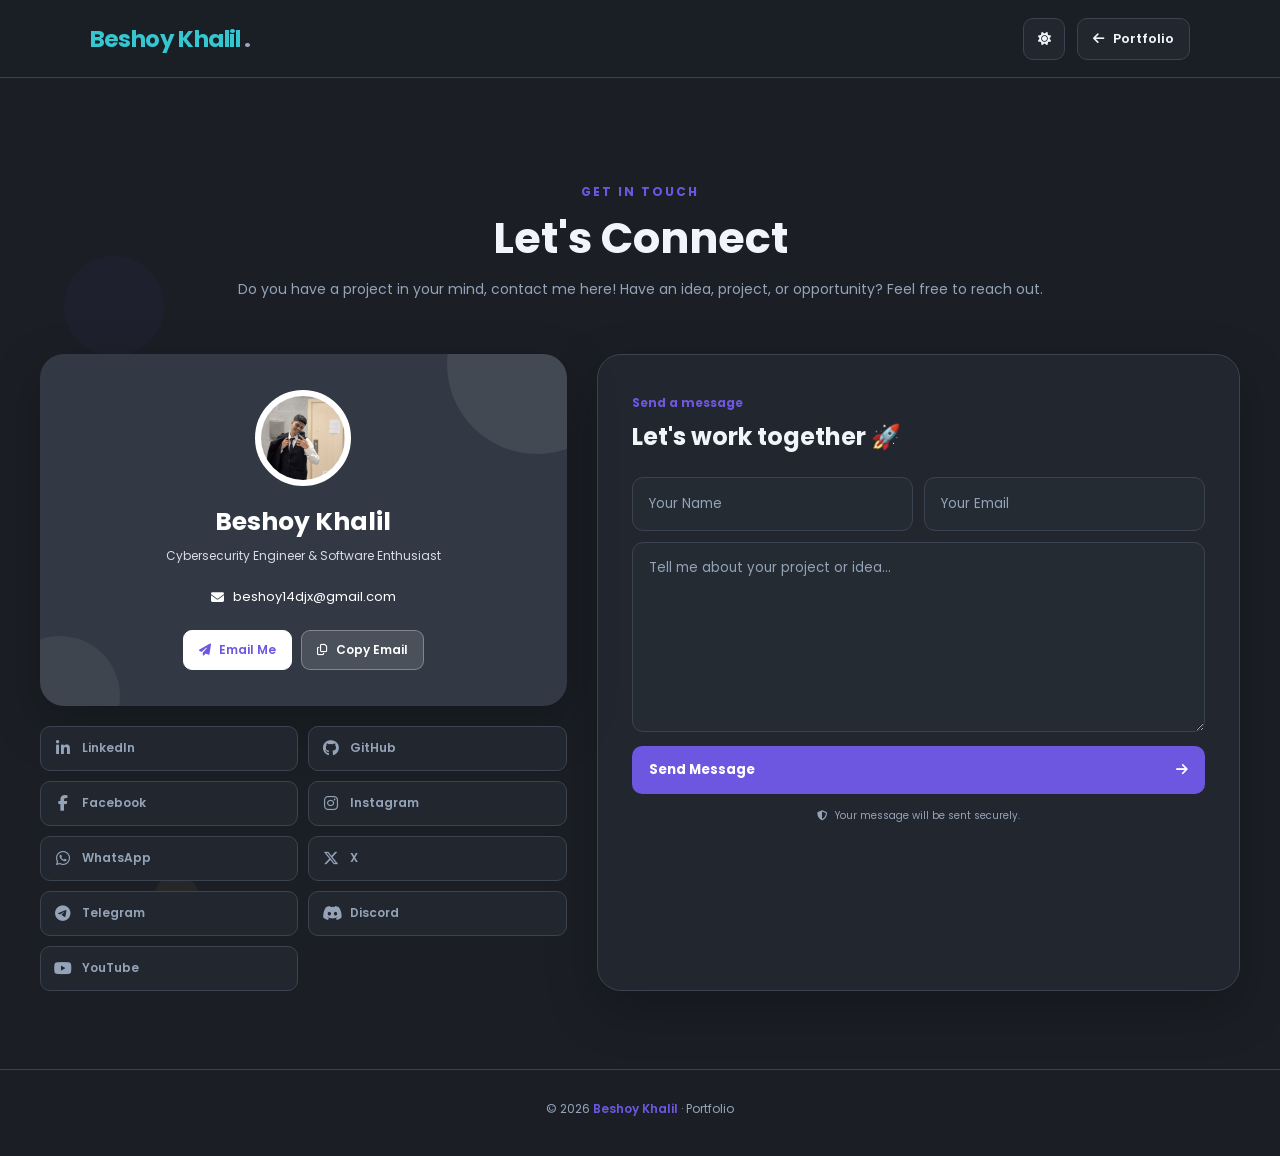
==== index.html @ 5ff4344d "Add files via upload" ====
<!DOCTYPE html>
<html lang="en">
<head>
    <meta charset="UTF-8">
    <meta name="viewport" content="width=device-width, initial-scale=1.0">
    <meta name="description" content="Connect with Beshoy Khalil for projects, ideas, and opportunities.">
    <link rel="stylesheet" href="https://cdnjs.cloudflare.com/ajax/libs/font-awesome/6.5.1/css/all.min.css">
    <link rel="stylesheet" href="assets/css/style.css">
    <link rel="shortcut icon" href="assets/images/favicon.png" type="image/x-icon">
    <title>Let's Connect | Beshoy Khalil</title>
</head>
<body>
    <div class="page-shell">
        <header class="site-header" id="siteHeader">
            <a class="brand" href="index.html" aria-label="Beshoy Khalil home">
                <span>Beshoy Khalil</span><b>.</b>
            </a>
            <div class="header-actions">
                <button class="theme-toggle" id="themeToggle" type="button" aria-label="Switch to light mode">
                    <i class="fa-solid fa-sun" aria-hidden="true"></i>
                </button>
                <a class="home-link" href="https://beshoy2khalil.github.io/Websit1/"><i class="fa-solid fa-arrow-left"></i> Portfolio</a>
            </div>
        </header>

        <main>
            <section class="contact-section" aria-labelledby="contactTitle">
                <div class="contact-shape shape-1"></div>
                <div class="contact-shape shape-2"></div>
                <div class="contact-shape shape-3"></div>
                <div class="contact-shape shape-4"></div>

                <div class="contact-header reveal reveal-down">
                    <p class="eyebrow">GET IN TOUCH</p>
                    <h1 id="contactTitle">Let's Connect</h1>
                    <p>Do you have a project in your mind, contact me here! Have an idea, project, or opportunity? Feel free to reach out.</p>
                </div>

                <div class="contact-wrapper">
                    <div class="contact-left reveal reveal-left">
                        <article class="contact-card tilt-card">
                            <div class="contact-avatar">
                                <img src="assets/images/profile.jpg" alt="Beshoy Khalil">
                            </div>
                            <h2>Beshoy Khalil</h2>
                            <p class="contact-role">Cybersecurity Engineer &amp; Software Enthusiast</p>
                            <div class="contact-email">
                                <i class="fa-solid fa-envelope" aria-hidden="true"></i>
                                <span id="emailText">beshoy14djx@gmail.com</span>
                            </div>
                            <div class="contact-buttons">
                                <a href="mailto:beshoy14djx@gmail.com" class="contact-btn primary-btn">
                                    <i class="fa-solid fa-paper-plane" aria-hidden="true"></i> Email Me
                                </a>
                                <button class="contact-btn secondary-btn" id="copyEmailButton" type="button">
                                    <i class="fa-regular fa-copy" aria-hidden="true"></i> Copy Email
                                </button>
                            </div>
                        </article>

                        <div class="social-links" aria-label="Social media links">
                            <a href="https://www.linkedin.com/in/beshoykhalil/" target="_blank" rel="noopener noreferrer" class="social-link linkedin"><i class="fa-brands fa-linkedin-in"></i><span>LinkedIn</span></a>
                            <a href="https://github.com/Beshoy2Khalil" target="_blank" rel="noopener noreferrer" class="social-link github"><i class="fa-brands fa-github"></i><span>GitHub</span></a>
                            <a href="https://www.facebook.com/Beshoy2Khalil" target="_blank" rel="noopener noreferrer" class="social-link facebook"><i class="fa-brands fa-facebook-f"></i><span>Facebook</span></a>
                            <a href="https://www.instagram.com/Beshoy2Khalil" target="_blank" rel="noopener noreferrer" class="social-link instagram"><i class="fa-brands fa-instagram"></i><span>Instagram</span></a>
                            <a href="https://wa.me/201010879985" target="_blank" rel="noopener noreferrer" class="social-link whatsapp"><i class="fa-brands fa-whatsapp"></i><span>WhatsApp</span></a>
                            <a href="https://x.com/Beshoy2Khalil" target="_blank" rel="noopener noreferrer" class="social-link x-social"><i class="fa-brands fa-x-twitter"></i><span>X</span></a>
                            <a href="https://t.me/Beshoy_2" target="_blank" rel="noopener noreferrer" class="social-link telegram"><i class="fa-brands fa-telegram"></i><span>Telegram</span></a>
                            <a href="https://discordapp.com/users/beshoy.khalil" target="_blank" rel="noopener noreferrer" class="social-link discord"><i class="fa-brands fa-discord"></i><span>Discord</span></a>
                            <a href="https://www.youtube.com/@Beshoy2Tech" target="_blank" rel="noopener noreferrer" class="social-link youtube"><i class="fa-brands fa-youtube"></i><span>YouTube</span></a>
                        </div>
                    </div>

                    <article class="contact-form-card reveal reveal-right tilt-card">
                        <div class="form-title">
                            <span>Send a message</span>
                            <h2>Let's work together <span aria-hidden="true">🚀</span></h2>
                        </div>
                        <form action="https://formspree.io/f/mgegapoq" method="POST" id="contactForm">
                            <div class="form-inputs">
                                <label><span class="sr-only">Your Name</span><input type="text" name="name" class="input-field" placeholder="Your Name" autocomplete="name" required></label>
                                <label><span class="sr-only">Your Email</span><input type="email" name="_replyto" class="input-field" placeholder="Your Email" autocomplete="email" required></label>
                            </div>
                            <label><span class="sr-only">Project details</span><textarea name="message" class="contact-textarea" placeholder="Tell me about your project or idea..." required></textarea></label>
                            <button type="submit" class="send-message-btn"><span>Send Message</span><i class="fa-solid fa-arrow-right" aria-hidden="true"></i></button>
                        </form>
                        <p class="form-note"><i class="fa-solid fa-shield-halved" aria-hidden="true"></i> Your message will be sent securely.</p>
                    </article>
                </div>
            </section>
        </main>

        <footer>© 2026 <a href="https://beshoy2khalil.github.io/Websit1/">Beshoy Khalil</a> · Portfolio</footer>
    </div>
    <script src="assets/js/main.js"></script>
</body>
</html>
---- assets/css/style.css ----
@import url('https://fonts.googleapis.com/css2?family=Poppins:wght@400;500;600;700&display=swap');

:root { --bg:#f7f8fc; --surface:#fff; --card:#292f38; --text:#202530; --muted:#718096; --border:#e3e7ef; --primary:#6e57e0; --primary-hover:#5843c7; --input:#f8f9fc; --shadow:0 18px 50px rgba(25,31,45,.09); }
body.dark-mode { --bg:#1b1f25; --surface:#22272f; --card:#323944; --text:#f1f5f9; --muted:#94a3b8; --border:#3b4350; --input:#252b33; --shadow:0 18px 50px rgba(0,0,0,.25); }
* { box-sizing:border-box; margin:0; padding:0; font-family:'Poppins',sans-serif; }
html { scroll-behavior:smooth; }
body { min-width:320px; background:var(--bg); color:var(--text); transition:background .35s,color .35s; }
.page-shell { min-height:100vh; overflow:hidden; }
.site-header { height:78px; padding:0 clamp(20px,7vw,110px); display:flex; align-items:center; justify-content:space-between; border-bottom:1px solid var(--border); background:color-mix(in srgb,var(--bg) 92%,transparent); position:relative; z-index:5; }
.brand { color:#35c6d0; font-size:23px; font-weight:700; text-decoration:none; letter-spacing:-.6px; }.brand b { color:#9aa8bb; margin-left:3px; }
.header-actions { display:flex; align-items:center; gap:12px; }.theme-toggle,.home-link { border:1px solid var(--border); background:var(--surface); color:var(--text); border-radius:10px; transition:.25s; }.theme-toggle { width:42px; height:42px; cursor:pointer; }.theme-toggle:hover,.home-link:hover { color:var(--primary); transform:translateY(-2px); }.home-link { padding:10px 15px; text-decoration:none; font-size:13px; font-weight:600; }.home-link i { margin-right:6px; }
.contact-section { position:relative; padding:105px 24px 78px; overflow:hidden; min-height:calc(100vh - 78px); }.contact-header { position:relative; z-index:2; text-align:center; max-width:850px; margin:0 auto; }.eyebrow { color:var(--primary); font-size:12px; font-weight:700; letter-spacing:2px; margin-bottom:12px; }.contact-header h1 { font-size:clamp(32px,4vw,43px); line-height:1.2; margin-bottom:12px; }.contact-header > p:last-child { color:var(--muted); font-size:14px; line-height:1.8; }
.reveal { opacity:0; transform:translateY(24px); transition:opacity .8s ease,transform .8s cubic-bezier(.2,.75,.25,1); }.reveal-left { transform:translateX(-35px); }.reveal-right { transform:translateX(35px); }.reveal.is-visible { opacity:1; transform:none; }.contact-left.reveal.is-visible .contact-card { animation:cardPop .75s .12s both; }.contact-left.reveal.is-visible .social-link { animation:linkRise .55s both; }.contact-left.reveal.is-visible .social-link:nth-child(1) { animation-delay:.18s; }.contact-left.reveal.is-visible .social-link:nth-child(2) { animation-delay:.23s; }.contact-left.reveal.is-visible .social-link:nth-child(3) { animation-delay:.28s; }.contact-left.reveal.is-visible .social-link:nth-child(4) { animation-delay:.33s; }.contact-left.reveal.is-visible .social-link:nth-child(5) { animation-delay:.38s; }.contact-left.reveal.is-visible .social-link:nth-child(6) { animation-delay:.43s; }.contact-left.reveal.is-visible .social-link:nth-child(7) { animation-delay:.48s; }.contact-left.reveal.is-visible .social-link:nth-child(8) { animation-delay:.53s; }.contact-left.reveal.is-visible .social-link:nth-child(9) { animation-delay:.58s; }
.contact-wrapper { position:relative; z-index:2; width:min(1200px,100%); margin:52px auto 0; display:grid; grid-template-columns:.9fr 1.1fr; gap:30px; }.contact-left { display:flex; flex-direction:column; gap:20px; }.contact-card,.contact-form-card { border-radius:24px; box-shadow:var(--shadow); }.contact-card { position:relative; overflow:hidden; padding:36px 27px; background:var(--card); color:#fff; text-align:center; }.contact-card:before,.contact-card:after { content:''; position:absolute; border-radius:50%; background:rgba(255,255,255,.08); }.contact-card:before { width:180px;height:180px;top:-80px;right:-60px; }.contact-card:after { width:120px;height:120px;bottom:-50px;left:-40px; background:rgba(255,255,255,.06); }.contact-avatar { position:relative; z-index:1; width:96px;height:96px;margin:0 auto 17px;padding:4px;border:2px solid #fff;border-radius:50%;overflow:hidden;background:#fff; }.contact-avatar img { width:100%;height:100%;display:block;object-fit:cover;border-radius:50%; }.contact-card h2,.contact-role,.contact-email,.contact-buttons { position:relative; z-index:1; }.contact-card h2 { font-size:25px; margin-bottom:6px; }.contact-role { color:#d7dce5; font-size:12px; margin-bottom:22px; }.contact-email { display:flex; justify-content:center; align-items:center; gap:9px; font-size:13px; margin-bottom:23px; }.contact-buttons { display:flex; justify-content:center; flex-wrap:wrap; gap:9px; }.contact-btn { display:inline-flex; align-items:center; justify-content:center; gap:8px; padding:10px 15px; border-radius:9px; font-size:12px; font-weight:600; cursor:pointer; text-decoration:none; transition:.25s; }.contact-btn:hover { transform:translateY(-3px); }.primary-btn { border:1px solid #fff; background:#fff; color:var(--primary); }.secondary-btn { border:1px solid rgba(255,255,255,.3); background:rgba(255,255,255,.12); color:#fff; }
.social-links { display:grid; grid-template-columns:repeat(2,1fr); gap:10px; }.social-link { display:flex; align-items:center; gap:10px; min-height:45px; padding:11px 13px; border:1px solid var(--border); border-radius:10px; background:var(--surface); color:var(--muted); text-decoration:none; font-size:12px; font-weight:600; transition:.25s; }.social-link i { width:18px; text-align:center; font-size:16px; }.social-link:hover { color:var(--primary); border-color:var(--primary); transform:translateY(-3px); box-shadow:0 8px 18px rgba(110,87,224,.12); }
.contact-form-card { padding:34px; background:var(--surface); border:1px solid var(--border); }.form-title { margin-bottom:23px; }.form-title > span { color:var(--primary); font-size:12px; font-weight:700; }.form-title h2 { color:var(--text); font-size:24px; margin-top:5px; }.form-inputs { display:flex; gap:11px; margin-bottom:11px; }.form-inputs label { width:50%; }.input-field,.contact-textarea { width:100%; border:1px solid var(--border); outline:none; background:var(--input); color:var(--text); border-radius:11px; transition:.25s; }.input-field { height:54px; padding:0 16px; }.contact-textarea { min-height:190px; padding:15px 16px; resize:vertical; display:block; }.input-field:focus,.contact-textarea:focus { border-color:var(--primary); box-shadow:0 0 0 3px rgba(110,87,224,.12); }.input-field::placeholder,.contact-textarea::placeholder { color:var(--muted); }.send-message-btn { width:100%; display:flex; align-items:center; justify-content:space-between; margin-top:14px; padding:14px 17px; border:0; border-radius:10px; background:var(--primary); color:#fff; font-weight:700; cursor:pointer; transition:.25s; }.send-message-btn:hover { background:var(--primary-hover); transform:translateY(-3px); }.send-message-btn i { transition:.25s; }.send-message-btn:hover i { transform:translateX(5px); }.form-note { margin-top:14px; color:var(--muted); text-align:center; font-size:10px; }.form-note i { margin-right:5px; }.sr-only { position:absolute; width:1px; height:1px; padding:0; margin:-1px; overflow:hidden; clip:rect(0,0,0,0); white-space:nowrap; border:0; }
.contact-shape { position:absolute; border-radius:50%; opacity:.5; animation:float 8s ease-in-out infinite; }.shape-1 { width:100px;height:100px;top:18%;left:5%;background:rgba(110,87,224,.08); }.shape-2 { width:70px;height:70px;top:54%;right:7%;background:rgba(0,201,255,.1);animation-delay:1s; }.shape-3 { width:45px;height:45px;bottom:15%;left:12%;background:rgba(192,166,49,.12);animation-delay:2s; }.shape-4 { width:60px;height:60px;bottom:10%;right:15%;border:2px solid rgba(110,87,224,.12);animation-delay:3s; }@keyframes float { 50% { transform:translateY(-25px) rotate(15deg); } } @keyframes cardPop { from { opacity:0; transform:scale(.97); } to { opacity:1; transform:scale(1); } } @keyframes linkRise { from { opacity:0; transform:translateY(10px); } to { opacity:1; transform:none; } } @keyframes avatarFloat { 50% { transform:translateY(-5px); } } @keyframes orb { 50% { transform:scale(1.08) translate(-8px,8px); } }
footer { padding:30px 20px 38px; border-top:1px solid var(--border); color:var(--muted); text-align:center; font-size:12px; }footer a { color:var(--primary); text-decoration:none; font-weight:600; }
@media (max-width:1100px) { .contact-wrapper { width:min(920px,100%); gap:22px; }.contact-form-card { padding:29px; } }
@media (max-width:900px) { .contact-section { padding-top:78px; }.contact-wrapper { grid-template-columns:1fr; max-width:650px; }.contact-form-card { order:2; } }
@media (max-width:540px) { .site-header { height:70px; padding:0 18px; }.brand { font-size:18px; }.home-link { padding:9px 10px; font-size:11px; }.contact-section { padding:62px 14px 48px; }.contact-wrapper { margin-top:35px; }.contact-form-card { padding:25px 18px; }.form-title h2 { font-size:21px; }.form-inputs { flex-direction:column; }.form-inputs label { width:100%; }.input-field { height:51px; }.contact-textarea { min-height:165px; }.contact-card { padding:32px 16px; }.social-links { grid-template-columns:1fr; }.contact-header > p:last-child { font-size:12px; line-height:1.75; }.contact-email { font-size:12px; }.reveal-left,.reveal-right { transform:translateY(24px); } }
@media (prefers-reduced-motion:reduce) { *,*::before,*::after { animation-duration:.01ms !important; animation-iteration-count:1 !important; scroll-behavior:auto !important; transition-duration:.01ms !important; }.reveal { opacity:1; transform:none; } }
.contact-card { transition:transform .3s ease,box-shadow .3s ease; }
.contact-card:hover { transform:translateY(-4px); box-shadow:0 23px 55px rgba(0,0,0,.22); }
.contact-card:before { animation:orb 7s ease-in-out infinite; }
.contact-card:after { animation:orb 8s 1s ease-in-out infinite reverse; }
.contact-avatar { animation:avatarFloat 4s ease-in-out infinite; }
@keyframes cardPop { from { opacity:0; transform:scale(.97); } to { opacity:1; transform:scale(1); } }
@keyframes linkRise { from { opacity:0; transform:translateY(10px); } to { opacity:1; transform:none; } }
@keyframes avatarFloat { 50% { transform:translateY(-5px); } }
@keyframes orb { 50% { transform:scale(1.08) translate(-8px,8px); } }
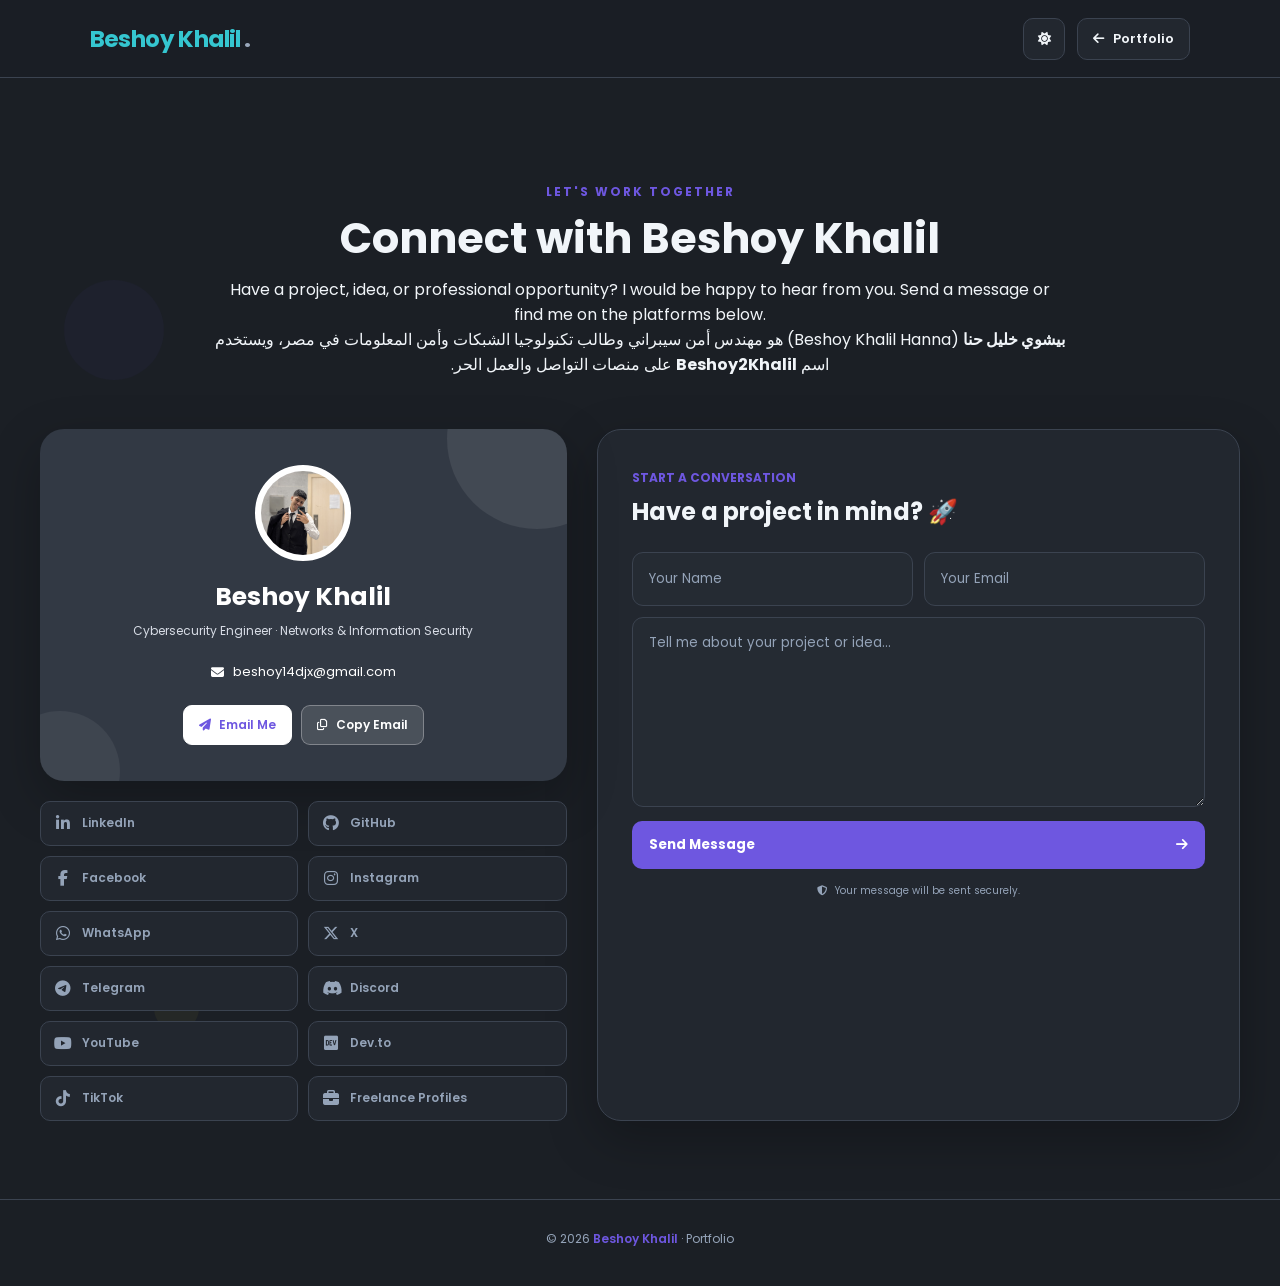
==== commit 82ee6a43: "Add files via upload" ====
--- a/index.html
+++ b/index.html
@@ -1,13 +1,99 @@
 <!DOCTYPE html>
-<html lang="en">
+<html lang="en" dir="ltr">
 <head>
     <meta charset="UTF-8">
     <meta name="viewport" content="width=device-width, initial-scale=1.0">
-    <meta name="description" content="Connect with Beshoy Khalil for projects, ideas, and opportunities.">
+    <meta name="description" content="Meet Beshoy Khalil Hanna, also known as Beshoy2Khalil — an Egyptian cybersecurity engineer and computer networks and information security student. Explore his professional, social, and freelance profiles.">
+    <meta name="author" content="Beshoy Khalil Hanna">
+    <meta name="keywords" content="Beshoy Khalil Hanna, Beshoy Khalil Hanna Habib, Beshoy Khalil, Beshoy2Khalil, Beshoy 2 Khalil, cybersecurity engineer Egypt, computer networks security, information security student, freelance cybersecurity engineer, بيشوي خليل حنا حبيب, بيشوي خليل حنا, بيشوي خليل, بيشوى خليل, بشوي خليل, مهندس أمن سيبراني, أمن الشبكات, هندسة الحاسبات">
+    <meta name="robots" content="index, follow, max-image-preview:large">
+    <meta name="theme-color" content="#6e57e0">
+    <meta property="og:locale" content="en_US">
+    <meta property="og:locale:alternate" content="ar_EG">
+    <link rel="canonical" href="https://beshoy2khalil.github.io/Portfolio/">
+    <meta property="og:type" content="profile">
+    <meta property="og:title" content="Beshoy Khalil | Cybersecurity Engineer">
+    <meta property="og:description" content="Cybersecurity engineer and computer networks and information security student. Connect with Beshoy Khalil Hanna for professional and freelance opportunities.">
+    <meta property="og:url" content="https://beshoy2khalil.github.io/Portfolio/">
+    <meta property="og:image" content="https://beshoy2khalil.github.io/Portfolio/assets/images/profile.jpg">
     <link rel="stylesheet" href="https://cdnjs.cloudflare.com/ajax/libs/font-awesome/6.5.1/css/all.min.css">
     <link rel="stylesheet" href="assets/css/style.css">
     <link rel="shortcut icon" href="assets/images/favicon.png" type="image/x-icon">
-    <title>Let's Connect | Beshoy Khalil</title>
+    <title>Beshoy Khalil | بيشوي خليل | Cybersecurity Engineer</title>
+    <script type="application/ld+json">
+    [{
+      "@context": "https://schema.org",
+      "@type": "Person",
+      "@id": "https://beshoy2khalil.github.io/Portfolio/#person",
+      "name": "Beshoy Khalil Hanna",
+      "alternateName": [
+        "Beshoy Khalil",
+        "Beshoy Khalil Hanna Habib",
+        "Beshoy2Khalil",
+        "Beshoy 2 Khalil",
+        "بيشوي خليل حنا",
+        "بيشوي خليل حنا حبيب",
+        "بيشوي خليل",
+        "بيشوى خليل",
+        "بشوي خليل"
+      ],
+      "jobTitle": "Cybersecurity Engineer",
+      "description": "Egyptian cybersecurity engineer and computer networks and information security student with an interest in secure systems, network defense, and software development.",
+      "disambiguatingDescription": "Beshoy Khalil Hanna, known online as Beshoy2Khalil, is a cybersecurity engineer from Egypt studying Computer Engineering with a focus on Networks and Cybersecurity at ElSewedy University of Technology.",
+      "url": "https://beshoy2khalil.github.io/Portfolio/",
+      "image": "https://beshoy2khalil.github.io/Portfolio/assets/images/profile.jpg",
+      "email": "mailto:beshoy14djx@gmail.com",
+      "nationality": "Egyptian",
+      "address": {
+        "@type": "PostalAddress",
+        "addressLocality": "Beni Mazar",
+        "addressCountry": "Egypt"
+      },
+      "alumniOf": {
+        "@type": "CollegeOrUniversity",
+        "name": "ElSewedy University of Technology (SUT)",
+        "sameAs": "https://sut.edu.eg/"
+      },
+      "knowsAbout": [
+        "Cybersecurity",
+        "Computer Networks",
+        "Information Security",
+        "Network Security",
+        "Software Development",
+        "Penetration Testing",
+        "Linux",
+        "Programming"
+      ],
+      "worksFor": {
+        "@type": "Person",
+        "name": "Independent Freelancer"
+      },
+      "sameAs": [
+        "https://www.linkedin.com/in/beshoykhalil/",
+        "https://github.com/Beshoy2Khalil",
+        "https://www.youtube.com/@Beshoy2Tech",
+        "https://x.com/Beshoy2Khalil",
+        "https://www.instagram.com/Beshoy2Khalil",
+        "https://www.facebook.com/Beshoy2Khalil",
+        "https://dev.to/beshoy2khalil",
+        "https://kafiil.com/u/beshoykhalil",
+        "https://nafezly.com/u/Beshoy2Khalil",
+        "https://khamsat.com/user/beshoy_khalil",
+        "https://www.upwork.com/freelancers/~0107a21c31fb3ad1fe",
+        "https://www.freelancer.com/u/Beshoy2Khalil"
+      ]
+    },
+    {
+      "@context": "https://schema.org",
+      "@type": "WebPage",
+      "name": "Beshoy Khalil Hanna - بيشوي خليل حنا",
+      "url": "https://beshoy2khalil.github.io/Portfolio/",
+      "inLanguage": ["en", "ar"],
+      "about": { "@id": "https://beshoy2khalil.github.io/Portfolio/#person" },
+      "isPartOf": { "@type": "WebSite", "name": "Beshoy Khalil Contact Page", "url": "https://beshoy2khalil.github.io/Portfolio/" }
+    }
+    ]
+    </script>
 </head>
 <body>
     <div class="page-shell">
@@ -31,9 +117,12 @@
                 <div class="contact-shape shape-4"></div>
 
                 <div class="contact-header reveal reveal-down">
-                    <p class="eyebrow">GET IN TOUCH</p>
-                    <h1 id="contactTitle">Let's Connect</h1>
-                    <p>Do you have a project in your mind, contact me here! Have an idea, project, or opportunity? Feel free to reach out.</p>
+                    <p class="eyebrow">LET'S WORK TOGETHER</p>
+                    <h1 id="contactTitle">Connect with Beshoy Khalil</h1>
+                    <p>Have a project, idea, or professional opportunity? I would be happy to hear from you. Send a message or find me on the platforms below.</p>
+                    <div class="bilingual-intro" lang="ar" dir="rtl">
+                        <strong>بيشوي خليل حنا</strong> (Beshoy Khalil Hanna) هو مهندس أمن سيبراني وطالب تكنولوجيا الشبكات وأمن المعلومات في مصر، ويستخدم اسم <strong>Beshoy2Khalil</strong> على منصات التواصل والعمل الحر.
+                    </div>
                 </div>
 
                 <div class="contact-wrapper">
@@ -43,7 +132,7 @@
                                 <img src="assets/images/profile.jpg" alt="Beshoy Khalil">
                             </div>
                             <h2>Beshoy Khalil</h2>
-                            <p class="contact-role">Cybersecurity Engineer &amp; Software Enthusiast</p>
+                            <p class="contact-role">Cybersecurity Engineer · Networks &amp; Information Security</p>
                             <div class="contact-email">
                                 <i class="fa-solid fa-envelope" aria-hidden="true"></i>
                                 <span id="emailText">beshoy14djx@gmail.com</span>
@@ -65,16 +154,19 @@
                             <a href="https://www.instagram.com/Beshoy2Khalil" target="_blank" rel="noopener noreferrer" class="social-link instagram"><i class="fa-brands fa-instagram"></i><span>Instagram</span></a>
                             <a href="https://wa.me/201010879985" target="_blank" rel="noopener noreferrer" class="social-link whatsapp"><i class="fa-brands fa-whatsapp"></i><span>WhatsApp</span></a>
                             <a href="https://x.com/Beshoy2Khalil" target="_blank" rel="noopener noreferrer" class="social-link x-social"><i class="fa-brands fa-x-twitter"></i><span>X</span></a>
-                            <a href="https://t.me/Beshoy_2" target="_blank" rel="noopener noreferrer" class="social-link telegram"><i class="fa-brands fa-telegram"></i><span>Telegram</span></a>
+                            <a href="https://t.me/beshoy2khalil" target="_blank" rel="noopener noreferrer" class="social-link telegram"><i class="fa-brands fa-telegram"></i><span>Telegram</span></a>
                             <a href="https://discordapp.com/users/beshoy.khalil" target="_blank" rel="noopener noreferrer" class="social-link discord"><i class="fa-brands fa-discord"></i><span>Discord</span></a>
                             <a href="https://www.youtube.com/@Beshoy2Tech" target="_blank" rel="noopener noreferrer" class="social-link youtube"><i class="fa-brands fa-youtube"></i><span>YouTube</span></a>
+                            <a href="https://dev.to/beshoy2khalil" target="_blank" rel="noopener noreferrer" class="social-link devto"><i class="fa-brands fa-dev"></i><span>Dev.to</span></a>
+                            <a href="https://www.tiktok.com/@beshoy2khalil" target="_blank" rel="noopener noreferrer" class="social-link tiktok"><i class="fa-brands fa-tiktok"></i><span>TikTok</span></a>
+                            <a href="assets/freelance/index.html" class="social-link freelance"><i class="fa-solid fa-briefcase"></i><span>Freelance Profiles</span></a>
                         </div>
                     </div>
 
                     <article class="contact-form-card reveal reveal-right tilt-card">
                         <div class="form-title">
-                            <span>Send a message</span>
-                            <h2>Let's work together <span aria-hidden="true">🚀</span></h2>
+                            <span>START A CONVERSATION</span>
+                            <h2>Have a project in mind? <span aria-hidden="true">🚀</span></h2>
                         </div>
                         <form action="https://formspree.io/f/mgegapoq" method="POST" id="contactForm">
                             <div class="form-inputs">
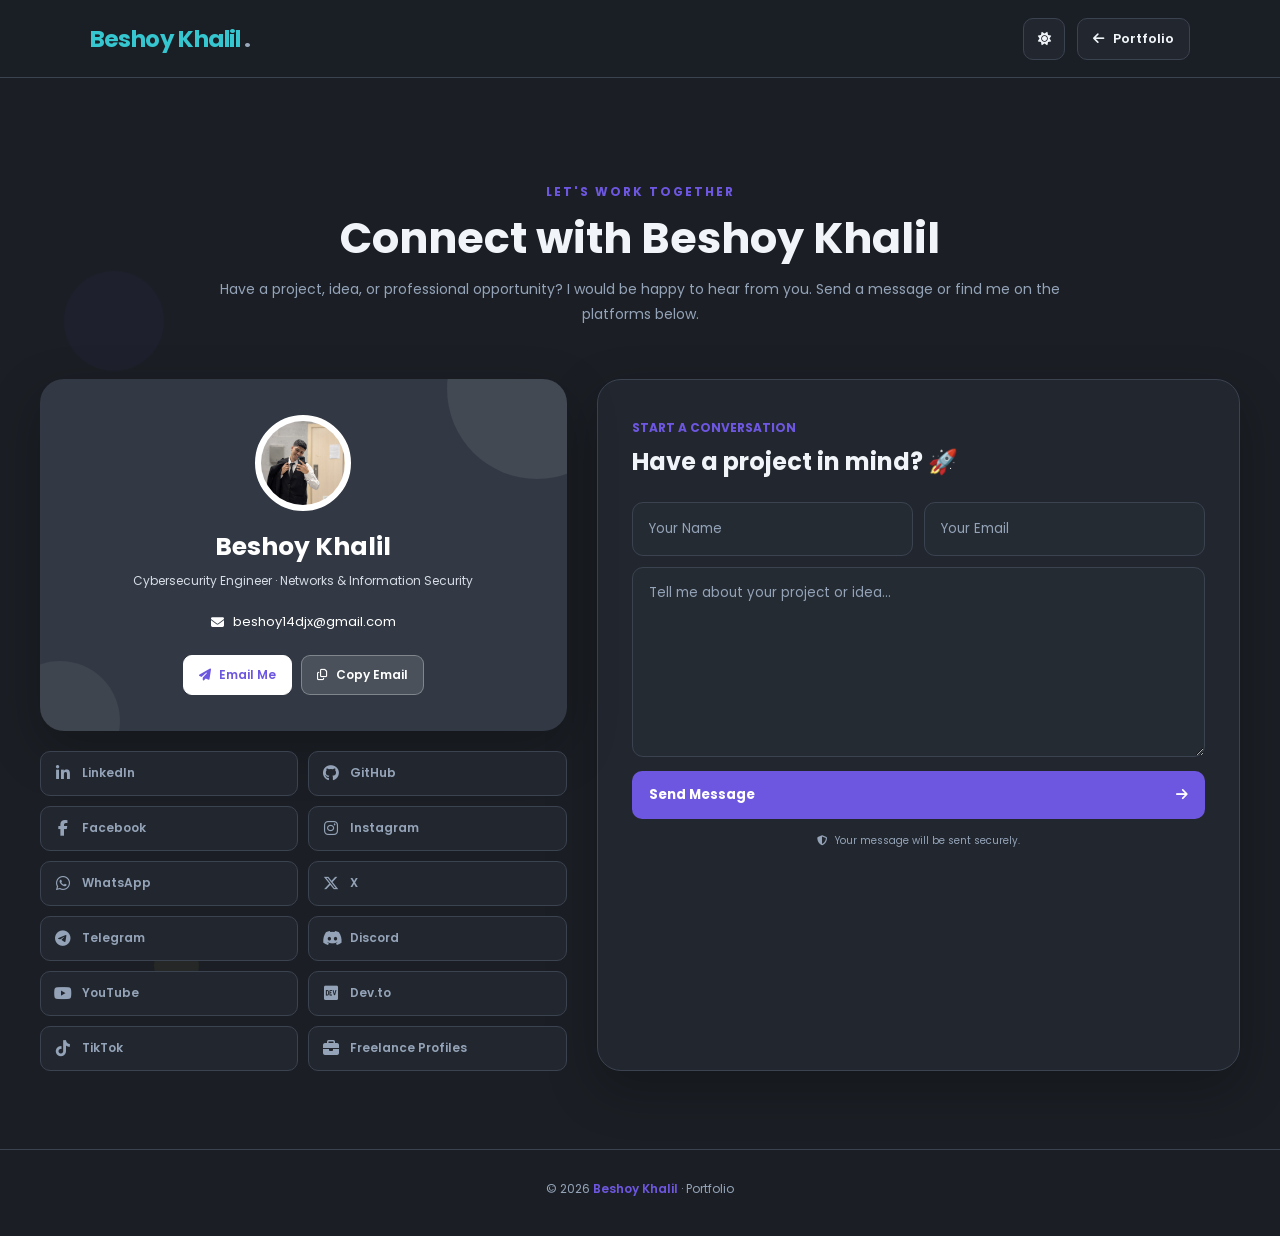
==== commit 3f2e948b: "Add files via upload" ====
--- a/index.html
+++ b/index.html
@@ -4,6 +4,7 @@
     <meta charset="UTF-8">
     <meta name="viewport" content="width=device-width, initial-scale=1.0">
     <meta name="description" content="Meet Beshoy Khalil Hanna, also known as Beshoy2Khalil — an Egyptian cybersecurity engineer and computer networks and information security student. Explore his professional, social, and freelance profiles.">
+    <meta name="description:ar" content="بيشوي خليل حنا (Beshoy Khalil Hanna) هو مهندس أمن سيبراني وطالب تكنولوجيا الشبكات وأمن المعلومات في مصر، ويستخدم اسم Beshoy2Khalil على منصات التواصل والعمل الحر.">
     <meta name="author" content="Beshoy Khalil Hanna">
     <meta name="keywords" content="Beshoy Khalil Hanna, Beshoy Khalil Hanna Habib, Beshoy Khalil, Beshoy2Khalil, Beshoy 2 Khalil, cybersecurity engineer Egypt, computer networks security, information security student, freelance cybersecurity engineer, بيشوي خليل حنا حبيب, بيشوي خليل حنا, بيشوي خليل, بيشوى خليل, بشوي خليل, مهندس أمن سيبراني, أمن الشبكات, هندسة الحاسبات">
     <meta name="robots" content="index, follow, max-image-preview:large">
@@ -38,7 +39,7 @@
         "بشوي خليل"
       ],
       "jobTitle": "Cybersecurity Engineer",
-      "description": "Egyptian cybersecurity engineer and computer networks and information security student with an interest in secure systems, network defense, and software development.",
+      "description": "بيشوي خليل حنا (Beshoy Khalil Hanna) هو مهندس أمن سيبراني وطالب تكنولوجيا الشبكات وأمن المعلومات في مصر، ويستخدم اسم Beshoy2Khalil على منصات التواصل والعمل الحر.",
       "disambiguatingDescription": "Beshoy Khalil Hanna, known online as Beshoy2Khalil, is a cybersecurity engineer from Egypt studying Computer Engineering with a focus on Networks and Cybersecurity at ElSewedy University of Technology.",
       "url": "https://beshoy2khalil.github.io/Portfolio/",
       "image": "https://beshoy2khalil.github.io/Portfolio/assets/images/profile.jpg",
@@ -120,9 +121,6 @@
                     <p class="eyebrow">LET'S WORK TOGETHER</p>
                     <h1 id="contactTitle">Connect with Beshoy Khalil</h1>
                     <p>Have a project, idea, or professional opportunity? I would be happy to hear from you. Send a message or find me on the platforms below.</p>
-                    <div class="bilingual-intro" lang="ar" dir="rtl">
-                        <strong>بيشوي خليل حنا</strong> (Beshoy Khalil Hanna) هو مهندس أمن سيبراني وطالب تكنولوجيا الشبكات وأمن المعلومات في مصر، ويستخدم اسم <strong>Beshoy2Khalil</strong> على منصات التواصل والعمل الحر.
-                    </div>
                 </div>
 
                 <div class="contact-wrapper">
--- a/assets/css/style.css
+++ b/assets/css/style.css
@@ -9,7 +9,7 @@
 .site-header { height:78px; padding:0 clamp(20px,7vw,110px); display:flex; align-items:center; justify-content:space-between; border-bottom:1px solid var(--border); background:color-mix(in srgb,var(--bg) 92%,transparent); position:relative; z-index:5; }
 .brand { color:#35c6d0; font-size:23px; font-weight:700; text-decoration:none; letter-spacing:-.6px; }.brand b { color:#9aa8bb; margin-left:3px; }
 .header-actions { display:flex; align-items:center; gap:12px; }.theme-toggle,.home-link { border:1px solid var(--border); background:var(--surface); color:var(--text); border-radius:10px; transition:.25s; }.theme-toggle { width:42px; height:42px; cursor:pointer; }.theme-toggle:hover,.home-link:hover { color:var(--primary); transform:translateY(-2px); }.home-link { padding:10px 15px; text-decoration:none; font-size:13px; font-weight:600; }.home-link i { margin-right:6px; }
-.contact-section { position:relative; padding:105px 24px 78px; overflow:hidden; min-height:calc(100vh - 78px); }.contact-header { position:relative; z-index:2; text-align:center; max-width:850px; margin:0 auto; }.eyebrow { color:var(--primary); font-size:12px; font-weight:700; letter-spacing:2px; margin-bottom:12px; }.contact-header h1 { font-size:clamp(32px,4vw,43px); line-height:1.2; margin-bottom:12px; }.contact-header > p:last-child { color:var(--muted); font-size:14px; line-height:1.8; }
+.contact-section { position:relative; padding:105px 24px 78px; overflow:hidden; min-height:calc(100vh - 78px); }.contact-header { position:relative; z-index:2; text-align:center; max-width:850px; margin:0 auto; }.eyebrow { color:var(--primary); font-size:12px; font-weight:700; letter-spacing:2px; margin-bottom:12px; }.contact-header h1 { font-size:clamp(32px,4vw,43px); line-height:1.2; margin-bottom:12px; }.contact-header > p:last-child { color:var(--muted); font-size:14px; line-height:1.8; }.bilingual-intro { max-width:760px; margin:18px auto 0; padding:13px 17px; border:1px solid var(--border); border-radius:12px; background:color-mix(in srgb,var(--surface) 82%,transparent); color:var(--muted); font-size:12px; line-height:1.9; }.bilingual-intro strong { color:var(--text); }
 .reveal { opacity:0; transform:translateY(24px); transition:opacity .8s ease,transform .8s cubic-bezier(.2,.75,.25,1); }.reveal-left { transform:translateX(-35px); }.reveal-right { transform:translateX(35px); }.reveal.is-visible { opacity:1; transform:none; }.contact-left.reveal.is-visible .contact-card { animation:cardPop .75s .12s both; }.contact-left.reveal.is-visible .social-link { animation:linkRise .55s both; }.contact-left.reveal.is-visible .social-link:nth-child(1) { animation-delay:.18s; }.contact-left.reveal.is-visible .social-link:nth-child(2) { animation-delay:.23s; }.contact-left.reveal.is-visible .social-link:nth-child(3) { animation-delay:.28s; }.contact-left.reveal.is-visible .social-link:nth-child(4) { animation-delay:.33s; }.contact-left.reveal.is-visible .social-link:nth-child(5) { animation-delay:.38s; }.contact-left.reveal.is-visible .social-link:nth-child(6) { animation-delay:.43s; }.contact-left.reveal.is-visible .social-link:nth-child(7) { animation-delay:.48s; }.contact-left.reveal.is-visible .social-link:nth-child(8) { animation-delay:.53s; }.contact-left.reveal.is-visible .social-link:nth-child(9) { animation-delay:.58s; }
 .contact-wrapper { position:relative; z-index:2; width:min(1200px,100%); margin:52px auto 0; display:grid; grid-template-columns:.9fr 1.1fr; gap:30px; }.contact-left { display:flex; flex-direction:column; gap:20px; }.contact-card,.contact-form-card { border-radius:24px; box-shadow:var(--shadow); }.contact-card { position:relative; overflow:hidden; padding:36px 27px; background:var(--card); color:#fff; text-align:center; }.contact-card:before,.contact-card:after { content:''; position:absolute; border-radius:50%; background:rgba(255,255,255,.08); }.contact-card:before { width:180px;height:180px;top:-80px;right:-60px; }.contact-card:after { width:120px;height:120px;bottom:-50px;left:-40px; background:rgba(255,255,255,.06); }.contact-avatar { position:relative; z-index:1; width:96px;height:96px;margin:0 auto 17px;padding:4px;border:2px solid #fff;border-radius:50%;overflow:hidden;background:#fff; }.contact-avatar img { width:100%;height:100%;display:block;object-fit:cover;border-radius:50%; }.contact-card h2,.contact-role,.contact-email,.contact-buttons { position:relative; z-index:1; }.contact-card h2 { font-size:25px; margin-bottom:6px; }.contact-role { color:#d7dce5; font-size:12px; margin-bottom:22px; }.contact-email { display:flex; justify-content:center; align-items:center; gap:9px; font-size:13px; margin-bottom:23px; }.contact-buttons { display:flex; justify-content:center; flex-wrap:wrap; gap:9px; }.contact-btn { display:inline-flex; align-items:center; justify-content:center; gap:8px; padding:10px 15px; border-radius:9px; font-size:12px; font-weight:600; cursor:pointer; text-decoration:none; transition:.25s; }.contact-btn:hover { transform:translateY(-3px); }.primary-btn { border:1px solid #fff; background:#fff; color:var(--primary); }.secondary-btn { border:1px solid rgba(255,255,255,.3); background:rgba(255,255,255,.12); color:#fff; }
 .social-links { display:grid; grid-template-columns:repeat(2,1fr); gap:10px; }.social-link { display:flex; align-items:center; gap:10px; min-height:45px; padding:11px 13px; border:1px solid var(--border); border-radius:10px; background:var(--surface); color:var(--muted); text-decoration:none; font-size:12px; font-weight:600; transition:.25s; }.social-link i { width:18px; text-align:center; font-size:16px; }.social-link:hover { color:var(--primary); border-color:var(--primary); transform:translateY(-3px); box-shadow:0 8px 18px rgba(110,87,224,.12); }
